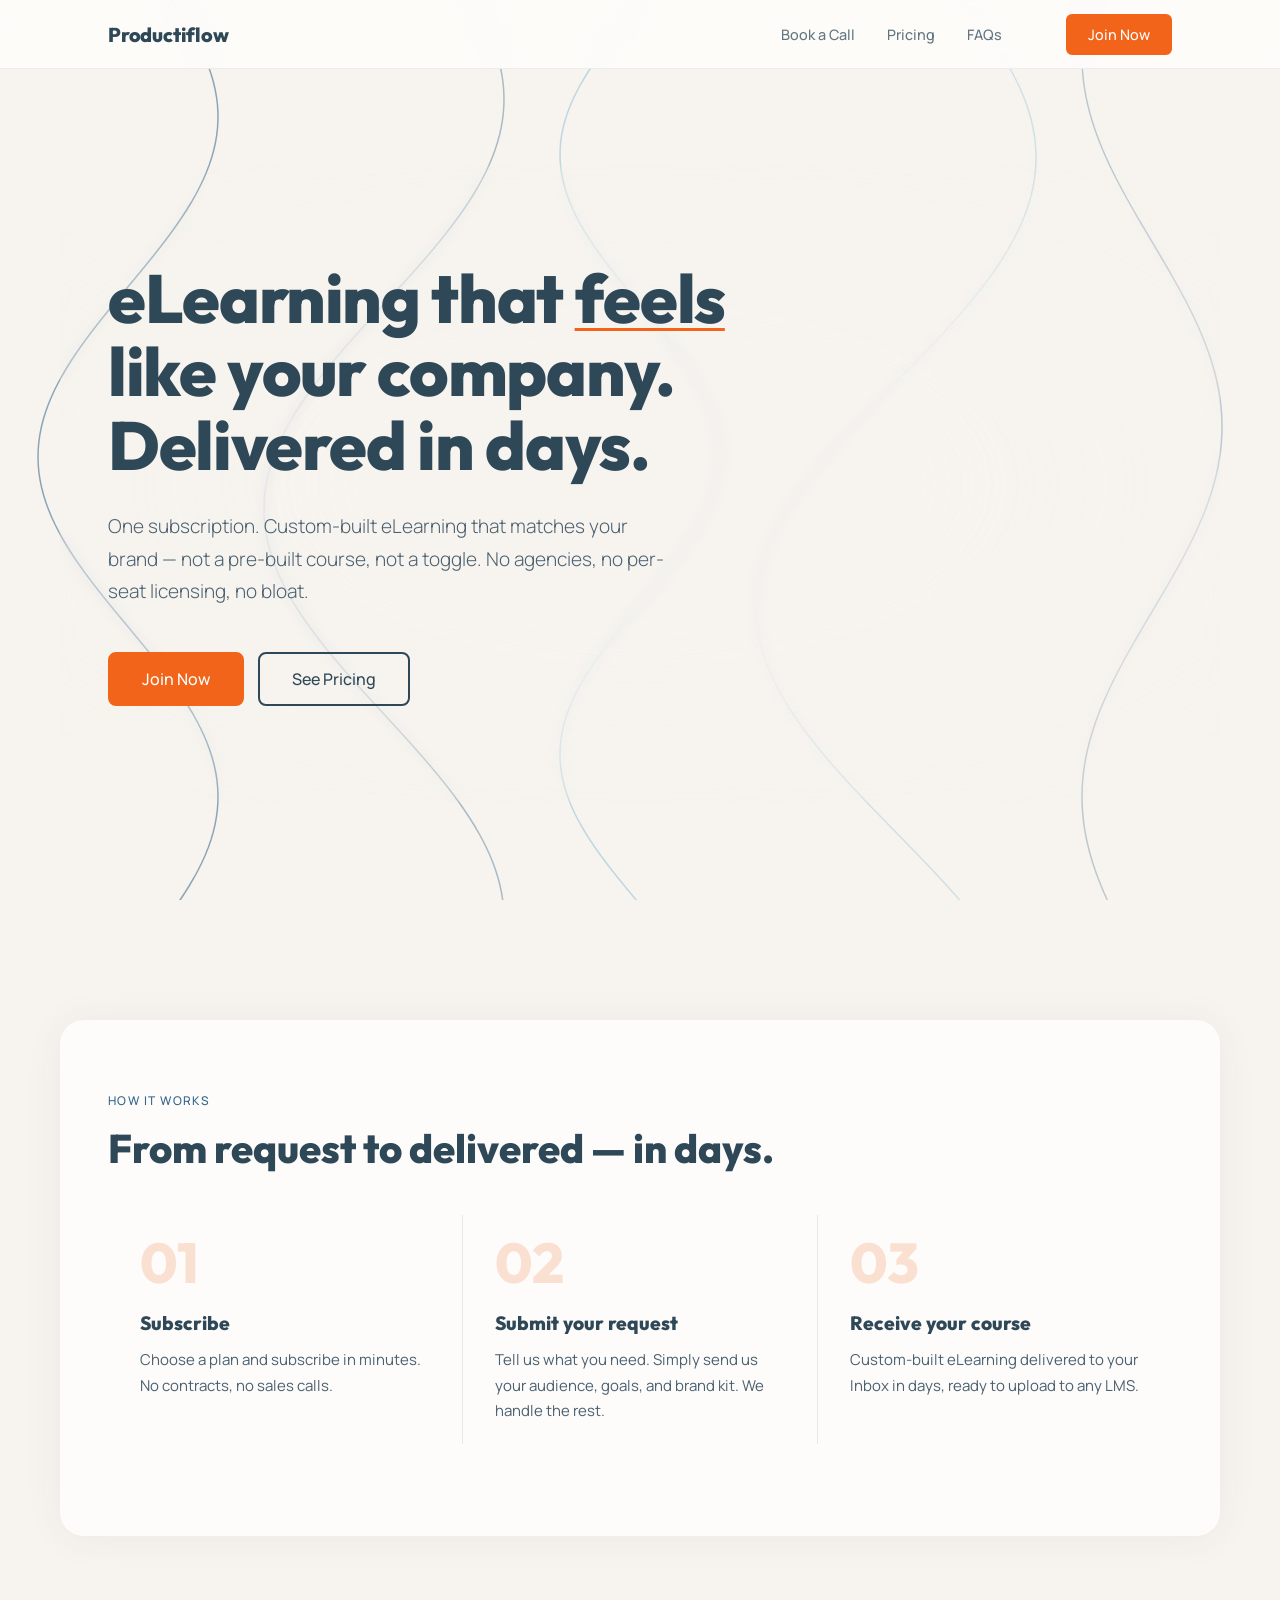
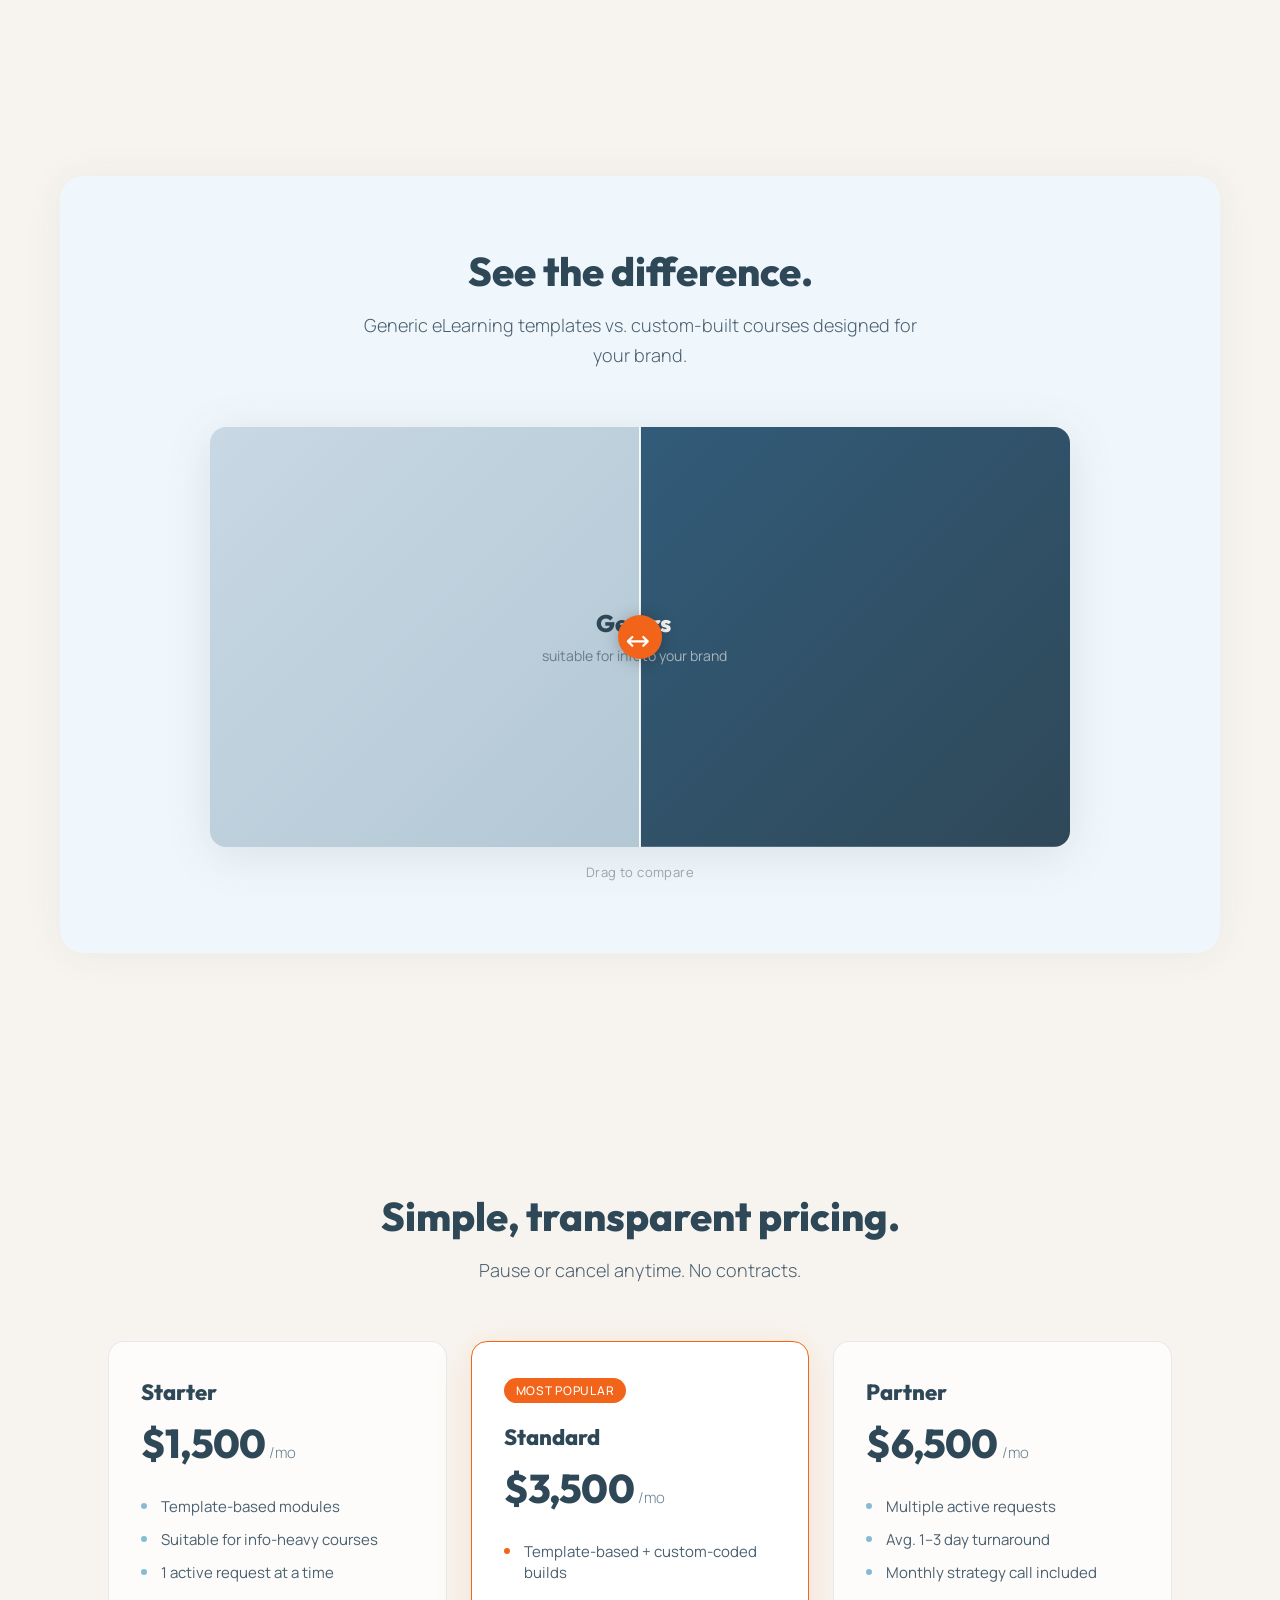
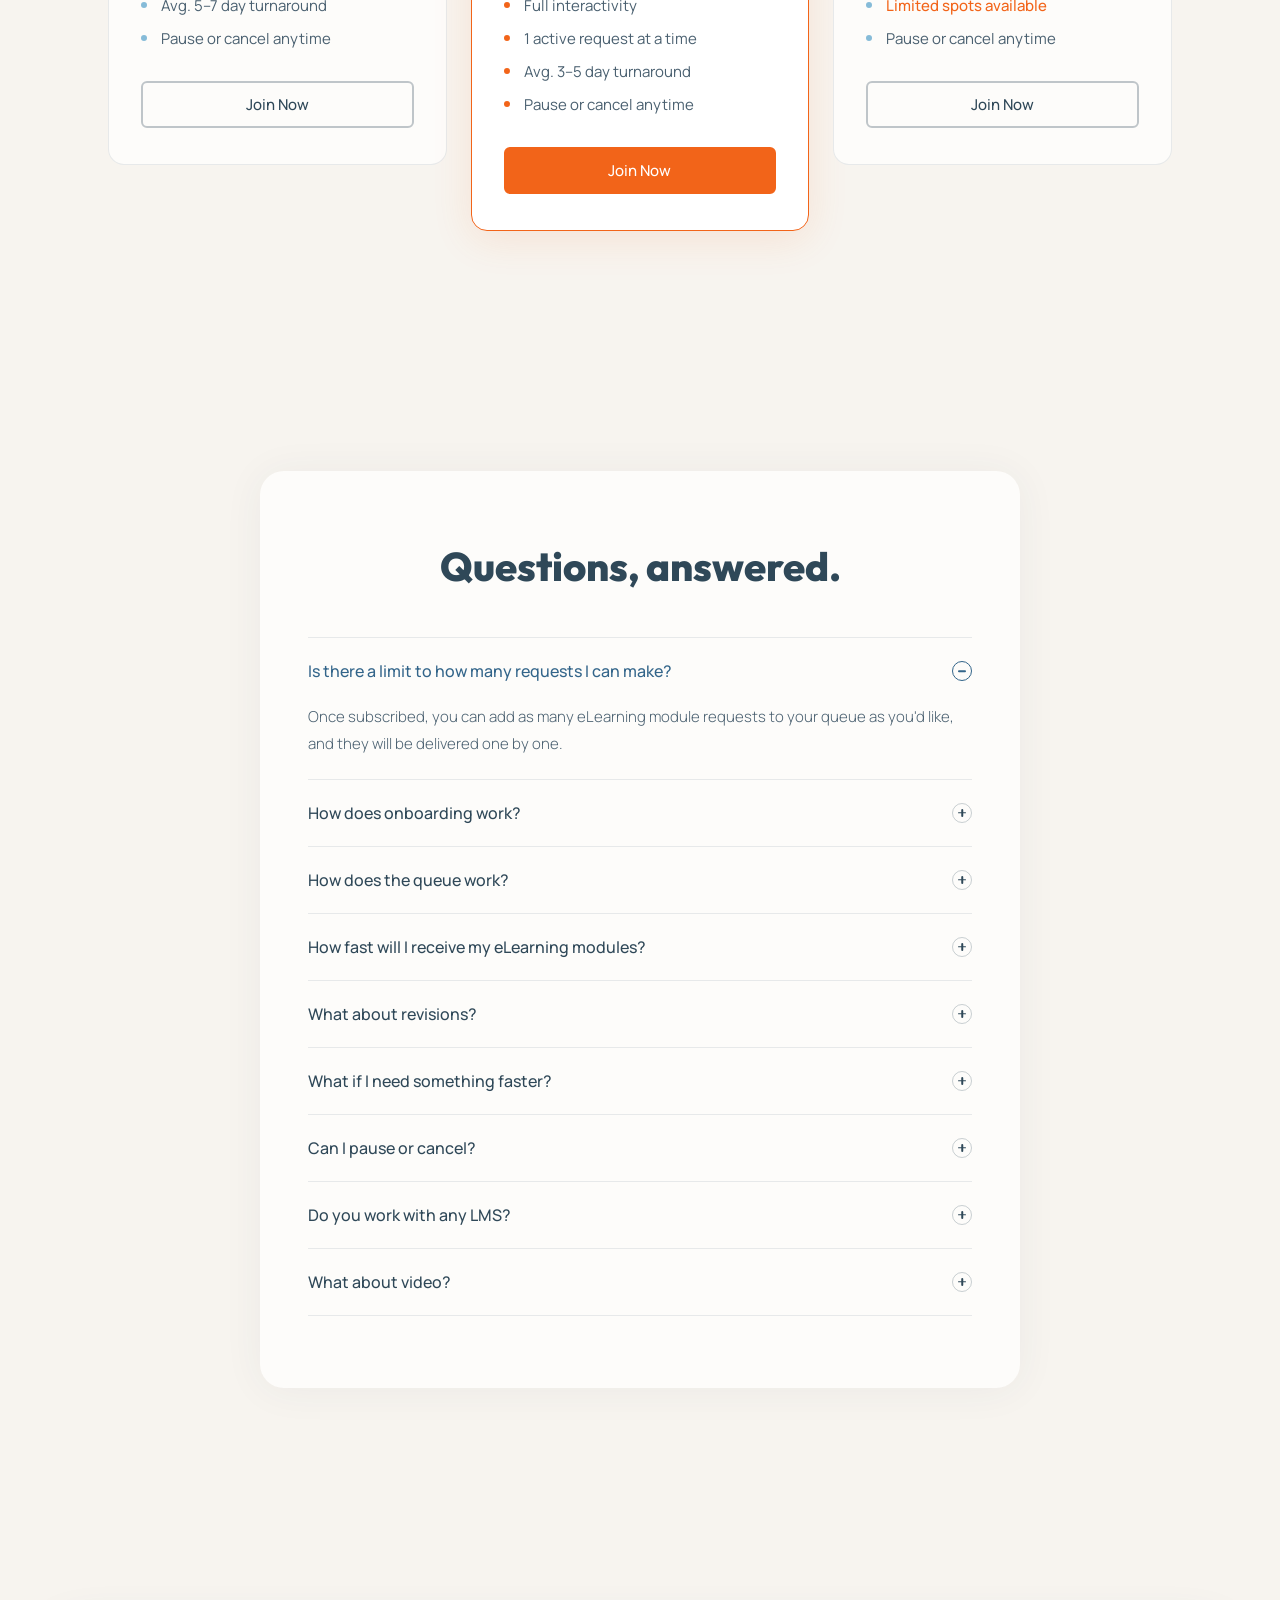
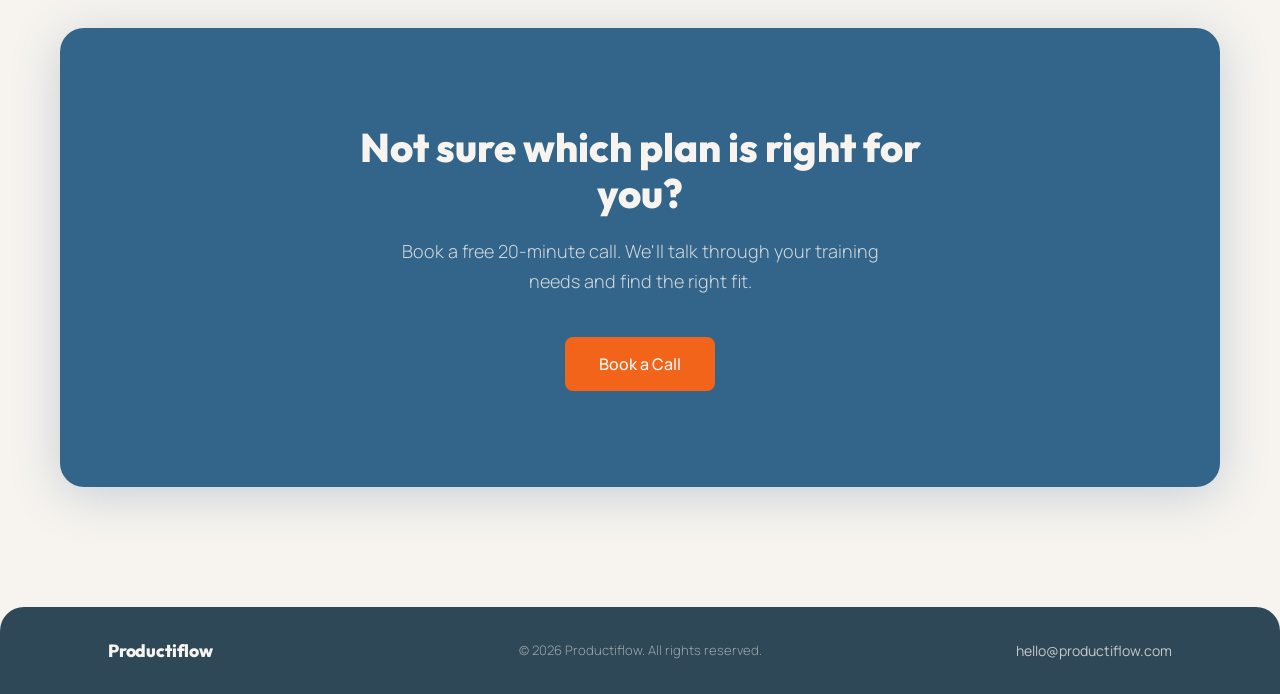
==== index.html @ 763708d1 "Initial commit — Productiflow marketing site Full static site with animated wave background, hero, h" ====
<!DOCTYPE html>
<html lang="en">
<head>
  <meta charset="UTF-8" />
  <meta name="viewport" content="width=device-width, initial-scale=1.0" />
  <title>Productiflow — Custom eLearning, Delivered Fast</title>
  <meta name="description" content="Productiflow is a subscription-based eLearning service. One request at a time, custom-built to match your brand, delivered in days." />

  <!-- Open Graph -->
  <meta property="og:title" content="Productiflow — Custom eLearning, Delivered Fast" />
  <meta property="og:description" content="Productiflow is a subscription-based eLearning service. One request at a time, custom-built to match your brand, delivered in days." />
  <meta property="og:type" content="website" />
  <meta property="og:url" content="https://productiflow.com" />
  <meta property="og:image" content="https://productiflow.com/og-image.png" />

  <!-- Favicon placeholder -->
  <link rel="icon" href="data:image/svg+xml,<svg xmlns='http://www.w3.org/2000/svg' viewBox='0 0 100 100'><rect width='100' height='100' rx='16' fill='%2333658A'/><text y='.9em' font-size='72' x='50%' text-anchor='middle' fill='%23F7F4EF' font-family='sans-serif' font-weight='bold'>P</text></svg>" />

  <!-- Google Fonts -->
  <link rel="preconnect" href="https://fonts.googleapis.com" />
  <link rel="preconnect" href="https://fonts.gstatic.com" crossorigin />
  <link href="https://fonts.googleapis.com/css2?family=Outfit:wght@700;800&family=Manrope:wght@300;400;500&display=swap" rel="stylesheet" />

  <link rel="stylesheet" href="styles.css?v=13" />
</head>
<body>

  <!-- ===================== WAVE BACKGROUND (global, fixed) ===================== -->
  <div class="wave-container" aria-hidden="true">
    <svg class="wave-svg" id="waves" xmlns="http://www.w3.org/2000/svg">
      <!-- Wave lines defined in JS -->
    </svg>
  </div>

  <!-- ===================== NAV ===================== -->
  <header class="nav-wrapper">
    <nav class="nav">
      <a href="#" class="nav-wordmark">Productiflow</a>
      <div class="nav-links">
        <a href="#book-a-call" class="nav-link">Book a Call</a>
        <a href="#pricing" class="nav-link">Pricing</a>
        <a href="#faq" class="nav-link">FAQs</a>
      </div>
      <a href="#stripe" class="btn btn-orange">Join Now</a>
      <button class="nav-hamburger" aria-label="Open menu">
        <span></span><span></span><span></span>
      </button>
    </nav>
    <div class="nav-mobile-menu">
      <a href="#book-a-call" class="nav-link">Book a Call</a>
      <a href="#pricing" class="nav-link">Pricing</a>
      <a href="#faq" class="nav-link">FAQs</a>
      <a href="#stripe" class="btn btn-orange">Join Now</a>
    </div>
  </header>

  <!-- ===================== HERO ===================== -->
  <section class="hero" id="home">
    <div class="hero-content">
      <h1 class="hero-headline">
        eLearning that <em class="hero-emphasis">feels</em><br class="break-desktop" /> like your company.<br />
        Delivered in days.
      </h1>
      <p class="hero-sub">
        One subscription. Custom-built eLearning that matches your brand — not a pre-built course, not a toggle. No agencies, no per-seat licensing, no bloat.
      </p>
      <div class="hero-ctas">
        <a href="#stripe" class="btn btn-orange btn-lg">Join Now</a>
        <a href="#pricing" class="btn btn-outline btn-lg">See Pricing</a>
      </div>
    </div>
  </section>

  <!-- ===================== HOW IT WORKS ===================== -->
  <section class="how-it-works" id="how-it-works">
    <div class="container">
      <div class="section-label">How It Works</div>
      <h2 class="section-heading">From request to delivered — in days.</h2>
      <div class="steps">
        <div class="step">
          <div class="step-number">01</div>
          <h3 class="step-title">Subscribe</h3>
          <p class="step-body">Choose a plan and subscribe in minutes. No contracts, no sales calls.</p>
        </div>
        <div class="step-divider" aria-hidden="true"></div>
        <div class="step">
          <div class="step-number">02</div>
          <h3 class="step-title">Submit your request</h3>
          <p class="step-body">Tell us what you need. Simply send us your audience, goals, and brand kit. We handle the rest.</p>
        </div>
        <div class="step-divider" aria-hidden="true"></div>
        <div class="step">
          <div class="step-number">03</div>
          <h3 class="step-title">Receive your course</h3>
          <p class="step-body">Custom-built eLearning delivered to your Inbox in days, ready to upload to any LMS.</p>
        </div>
      </div>
    </div>
  </section>

  <!-- ===================== BEFORE/AFTER SLIDER ===================== -->
  <section class="slider-section" id="comparison">
    <div class="container">
      <h2 class="section-heading">See the difference.</h2>
      <p class="section-sub">Generic eLearning templates vs. custom-built courses designed for your brand.</p>
      <div class="comparison-slider" id="comparisonSlider">
        <div class="comparison-before">
          <div class="comparison-placeholder before-placeholder">
            <span class="comparison-label">Generic</span>
            <p class="comparison-desc">suitable for info-heavy courses</p>
          </div>
        </div>
        <div class="comparison-after">
          <div class="comparison-placeholder after-placeholder">
            <span class="comparison-label">Yours</span>
            <p class="comparison-desc">Custom-built to your brand</p>
          </div>
        </div>
        <div class="comparison-handle" id="comparisonHandle">
          <div class="handle-line"></div>
          <div class="handle-icon">
            <svg viewBox="0 0 40 40" fill="none" xmlns="http://www.w3.org/2000/svg">
              <circle cx="20" cy="20" r="20" fill="#F26419"/>
              <path d="M13 20l-4 4m0 0l4 4m-4-4h18m0 0l-4-4m4 4l-4 4" stroke="white" stroke-width="2" stroke-linecap="round" stroke-linejoin="round"/>
            </svg>
          </div>
        </div>
      </div>
      <p class="drag-hint">Drag to compare</p>
    </div>
  </section>

  <!-- ===================== PRICING ===================== -->
  <section class="pricing-section" id="pricing">
    <div class="container">
      <h2 class="section-heading">Simple, transparent pricing.</h2>
      <p class="section-sub">Pause or cancel anytime. No contracts.</p>
      <div class="pricing-cards">

        <!-- Starter -->
        <div class="pricing-card">
          <div class="plan-name">Starter</div>
          <div class="plan-price">
            <span class="price-amount">$1,500</span>
            <span class="price-period">/mo</span>
          </div>
          <ul class="plan-features">
            <li>Template-based modules</li>
            <li>Suitable for info-heavy courses</li>
            <li>1 active request at a time</li>
            <li>Avg. 5–7 day turnaround</li>
            <li>Pause or cancel anytime</li>
          </ul>
          <a href="#stripe" class="btn btn-outline btn-full">Join Now</a>
        </div>

        <!-- Standard (elevated) -->
        <div class="pricing-card pricing-card--featured">
          <div class="plan-popular">Most Popular</div>
          <div class="plan-name">Standard</div>
          <div class="plan-price">
            <span class="price-amount">$3,500</span>
            <span class="price-period">/mo</span>
          </div>
          <ul class="plan-features">
            <li>Template-based + custom-coded builds</li>
            <li>Full interactivity</li>
            <li>1 active request at a time</li>
            <li>Avg. 3–5 day turnaround</li>
            <li>Pause or cancel anytime</li>
          </ul>
          <a href="#stripe" class="btn btn-orange btn-full">Join Now</a>
        </div>

        <!-- Partner -->
        <div class="pricing-card">
          <div class="plan-name">Partner</div>
          <div class="plan-price">
            <span class="price-amount">$6,500</span>
            <span class="price-period">/mo</span>
          </div>
          <ul class="plan-features">
            <li>Multiple active requests</li>
            <li>Avg. 1–3 day turnaround</li>
            <li>Monthly strategy call included</li>
            <li class="feature-limited">Limited spots available</li>
            <li>Pause or cancel anytime</li>
          </ul>
          <a href="#stripe" class="btn btn-outline btn-full">Join Now</a>
        </div>

      </div>
    </div>
  </section>

  <!-- ===================== FAQ ===================== -->
  <section class="faq-section" id="faq">
    <div class="container container--narrow">
      <h2 class="section-heading">Questions, answered.</h2>
      <div class="faq-list">

        <div class="faq-item faq-item--open">
          <button class="faq-question" aria-expanded="true">
            Is there a limit to how many requests I can make?
            <span class="faq-icon" aria-hidden="true"></span>
          </button>
          <div class="faq-answer">
            <p>Once subscribed, you can add as many eLearning module requests to your queue as you'd like, and they will be delivered one by one.</p>
          </div>
        </div>

        <div class="faq-item">
          <button class="faq-question" aria-expanded="false">
            How does onboarding work?
            <span class="faq-icon" aria-hidden="true"></span>
          </button>
          <div class="faq-answer">
            <p>Once subscribed, you will receive an intake form where we collect your brand information and a link to submit projects to your queue.</p>
          </div>
        </div>

        <div class="faq-item">
          <button class="faq-question" aria-expanded="false">
            How does the queue work?
            <span class="faq-icon" aria-hidden="true"></span>
          </button>
          <div class="faq-answer">
            <p>You submit a request, it enters the queue, and we begin work immediately. We work through one request at a time, rotating across active clients to ensure fair turnaround for everyone. Once your eLearning module is delivered, we'll cycle back to your next queued request.</p>
          </div>
        </div>

        <div class="faq-item">
          <button class="faq-question" aria-expanded="false">
            How fast will I receive my eLearning modules?
            <span class="faq-icon" aria-hidden="true"></span>
          </button>
          <div class="faq-answer">
            <p>Depending on which subscription package you choose, most requests take less than 5 business days, start to finish. More complex custom-coded courses may take longer.</p>
          </div>
        </div>

        <div class="faq-item">
          <button class="faq-question" aria-expanded="false">
            What about revisions?
            <span class="faq-icon" aria-hidden="true"></span>
          </button>
          <div class="faq-answer">
            <p>Revision requests are prioritized over new work and addressed in the next available production window after your feedback is received. We'll continue to revise until you're 100% satisfied.</p>
          </div>
        </div>

        <div class="faq-item">
          <button class="faq-question" aria-expanded="false">
            What if I need something faster?
            <span class="faq-icon" aria-hidden="true"></span>
          </button>
          <div class="faq-answer">
            <p>Upgrade to the Partner tier for priority 1–3 day turnaround and multiple simultaneous active requests.</p>
          </div>
        </div>

        <div class="faq-item">
          <button class="faq-question" aria-expanded="false">
            Can I pause or cancel?
            <span class="faq-icon" aria-hidden="true"></span>
          </button>
          <div class="faq-answer">
            <p>Yes. Anytime, for any reason, with no penalty. Manage everything through your Stripe billing portal.</p>
          </div>
        </div>

        <div class="faq-item">
          <button class="faq-question" aria-expanded="false">
            Do you work with any LMS?
            <span class="faq-icon" aria-hidden="true"></span>
          </button>
          <div class="faq-answer">
            <p>Yes. We deliver SCORM packages compatible with any major LMS — Workday, Cornerstone, Docebo, TalentLMS, and more.</p>
          </div>
        </div>

        <div class="faq-item">
          <button class="faq-question" aria-expanded="false">
            What about video?
            <span class="faq-icon" aria-hidden="true"></span>
          </button>
          <div class="faq-answer">
            <p>Video is outside standard scope unless it can be efficiently produced with AI tools. Ask us about your specific project.</p>
          </div>
        </div>

      </div>
    </div>
  </section>

  <!-- ===================== BOOK A CALL ===================== -->
  <section class="book-section" id="book-a-call">
    <div class="container text-center">
      <h2 class="book-heading">Not sure which plan is right for you?</h2>
      <p class="book-sub">Book a free 20-minute call. We'll talk through your training needs and find the right fit.</p>
      <a href="#calendly" class="btn btn-orange btn-lg">Book a Call</a>
    </div>
  </section>

  <!-- ===================== FOOTER ===================== -->
  <footer class="footer">
    <div class="footer-inner">
      <div class="footer-wordmark">Productiflow</div>
      <div class="footer-copy">&copy; 2026 Productiflow. All rights reserved.</div>
      <div class="footer-contact"><a href="mailto:hello@productiflow.com">hello@productiflow.com</a></div>
    </div>
  </footer>

  <script src="script.js?v=5"></script>
</body>
</html>
---- styles.css ----
/* ============================================================
   PRODUCTIFLOW — Main Stylesheet
   ============================================================ */

/* ---------- Reset & Base ---------- */
*, *::before, *::after {
  box-sizing: border-box;
  margin: 0;
  padding: 0;
}

html {
  scroll-behavior: smooth;
  font-size: 16px;
}

body {
  font-family: 'Manrope', sans-serif;
  font-weight: 400;
  color: #2F4858;
  background: var(--cream);
  -webkit-font-smoothing: antialiased;
  overflow-x: hidden;
}

img { display: block; max-width: 100%; }
a { text-decoration: none; color: inherit; }

/* ---------- CSS Variables ---------- */
:root {
  --blue:   #33658A;
  --charcoal: #2F4858;
  --orange: #F26419;
  --sky:    #86BBD8;
  --cream:  #F7F4EF;
  --warm-white: #FDFCFA;

  --font-headline: 'Outfit', sans-serif;
  --font-body: 'Manrope', sans-serif;

  --nav-h: 68px;
  --section-pad: clamp(72px, 10vw, 120px);
  --container-w: 1160px;
  --container-pad: clamp(20px, 5vw, 48px);
}

/* ---------- Utility ---------- */
.container {
  width: 100%;
  max-width: var(--container-w);
  margin-inline: auto;
  padding-inline: var(--container-pad);
}

.container--narrow {
  max-width: 760px;
}

.text-center { text-align: center; }

.section-label {
  font-family: var(--font-body);
  font-weight: 500;
  font-size: 0.75rem;
  letter-spacing: 0.12em;
  text-transform: uppercase;
  color: var(--blue);
  margin-bottom: 16px;
}

.section-heading {
  font-family: var(--font-headline);
  font-weight: 800;
  font-size: clamp(1.75rem, 3.5vw, 2.5rem);
  line-height: 1.15;
  color: var(--charcoal);
  margin-bottom: 16px;
}

.section-sub {
  font-family: var(--font-body);
  font-weight: 300;
  font-size: clamp(1rem, 1.5vw, 1.125rem);
  color: #4a6070;
  max-width: 560px;
  line-height: 1.7;
  margin-bottom: 56px;
}

/* ---------- Buttons ---------- */
.btn {
  display: inline-flex;
  align-items: center;
  justify-content: center;
  font-family: var(--font-body);
  font-weight: 500;
  font-size: 0.9375rem;
  border-radius: 6px;
  padding: 11px 24px;
  cursor: pointer;
  transition: opacity 0.18s ease, transform 0.18s ease, background 0.18s ease, box-shadow 0.18s ease;
  border: 2px solid transparent;
  white-space: nowrap;
}

.btn:hover { opacity: 0.88; transform: translateY(-1px); }
.btn:active { transform: translateY(0); opacity: 1; }

.btn-orange {
  background: var(--orange);
  color: #fff;
  border-color: var(--orange);
}

.btn-outline {
  background: transparent;
  color: var(--charcoal);
  border-color: var(--charcoal);
}

.btn-outline:hover { background: rgba(47,72,88,0.06); opacity: 1; }

.btn-lg {
  font-size: 1rem;
  padding: 14px 32px;
  border-radius: 8px;
}

.btn-full { width: 100%; }


/* ============================================================
   NAV
   ============================================================ */
.nav-wrapper {
  position: fixed;
  top: 0;
  left: 0;
  right: 0;
  z-index: 100;
  background: rgba(253, 252, 250, 0.92);
  backdrop-filter: blur(12px);
  -webkit-backdrop-filter: blur(12px);
  border-bottom: 1px solid rgba(47,72,88,0.08);
  transition: box-shadow 0.2s;
}

.nav-wrapper.scrolled {
  box-shadow: 0 2px 24px rgba(47,72,88,0.08);
}

.nav {
  max-width: var(--container-w);
  margin-inline: auto;
  padding-inline: var(--container-pad);
  height: var(--nav-h);
  display: flex;
  align-items: center;
  gap: 40px;
}

.nav-wordmark {
  font-family: var(--font-headline);
  font-weight: 800;
  font-size: 1.25rem;
  color: var(--charcoal);
  letter-spacing: -0.01em;
  flex-shrink: 0;
}

.nav-links {
  display: flex;
  gap: 32px;
  margin-left: auto;
}

.nav-link {
  font-family: var(--font-body);
  font-weight: 500;
  font-size: 0.9rem;
  color: var(--charcoal);
  opacity: 0.75;
  transition: opacity 0.15s;
}

.nav-link:hover { opacity: 1; }

.nav .btn-orange {
  margin-left: 24px;
  padding: 9px 20px;
  font-size: 0.9rem;
}

.nav-hamburger {
  display: none;
  flex-direction: column;
  gap: 5px;
  background: none;
  border: none;
  cursor: pointer;
  margin-left: auto;
  padding: 4px;
}

.nav-hamburger span {
  display: block;
  width: 22px;
  height: 2px;
  background: var(--charcoal);
  border-radius: 2px;
  transition: transform 0.2s, opacity 0.2s;
}

.nav-mobile-menu {
  display: none;
  flex-direction: column;
  gap: 8px;
  padding: 16px var(--container-pad) 20px;
  border-top: 1px solid rgba(47,72,88,0.08);
  background: rgba(253,252,250,0.97);
}

.nav-mobile-menu .nav-link {
  font-size: 1rem;
  padding: 8px 0;
  opacity: 1;
}

.nav-mobile-menu .btn-orange {
  margin-top: 8px;
  width: 100%;
}

/* Mobile nav open state */
.nav-wrapper.menu-open .nav-mobile-menu { display: flex; }
.nav-wrapper.menu-open .nav-hamburger span:nth-child(1) { transform: translateY(7px) rotate(45deg); }
.nav-wrapper.menu-open .nav-hamburger span:nth-child(2) { opacity: 0; }
.nav-wrapper.menu-open .nav-hamburger span:nth-child(3) { transform: translateY(-7px) rotate(-45deg); }


/* ============================================================
   HERO
   ============================================================ */
.hero {
  position: relative;
  z-index: 1;
  min-height: 100svh;
  display: flex;
  align-items: center;
  background: transparent;
  padding-top: var(--nav-h);
}

.wave-container {
  position: fixed;
  inset: 0;
  pointer-events: none;
  z-index: 0;
}

.wave-svg {
  width: 100%;
  height: 100%;
}

.wave-path {
  fill: none;
  stroke-width: 1.5;
  stroke-linecap: round;
  will-change: transform;
}

.hero-content {
  position: relative;
  z-index: 1;
  width: 100%;
  max-width: var(--container-w);
  margin-inline: auto;
  padding-inline: var(--container-pad);
  padding-block: clamp(48px, 8vw, 96px);
}

.hero-emphasis {
  font-family: var(--font-headline);
  font-style: normal;
  font-weight: 800;
  text-decoration: underline;
  text-decoration-color: var(--orange);
  text-decoration-thickness: 3px;
  text-underline-offset: 5px;
}

.hero-content::before {
  content: '';
  position: absolute;
  inset: 0;
  z-index: -1;
  border-radius: 24px;
  background: rgba(247, 244, 239, 0.28);
  backdrop-filter: blur(6px);
  -webkit-backdrop-filter: blur(6px);
  mask-image: radial-gradient(ellipse 90% 80% at 50% 50%, black 25%, transparent 78%);
  -webkit-mask-image: radial-gradient(ellipse 90% 80% at 50% 50%, black 25%, transparent 78%);
  pointer-events: none;
}

.hero-headline {
  font-family: var(--font-headline);
  font-weight: 800;
  font-size: clamp(2.5rem, 6vw, 4.25rem);
  line-height: 1.08;
  letter-spacing: -0.02em;
  color: var(--charcoal);
  max-width: 720px;
  margin-bottom: 28px;
}

.hero-sub {
  font-family: var(--font-body);
  font-weight: 300;
  font-size: clamp(1.0625rem, 1.6vw, 1.1875rem);
  line-height: 1.72;
  color: #4a6070;
  max-width: 560px;
  margin-bottom: 44px;
}

.hero-ctas {
  display: flex;
  gap: 14px;
  flex-wrap: wrap;
}

/* Outline button in hero context = charcoal border */
.hero .btn-outline {
  border-color: var(--charcoal);
  color: var(--charcoal);
}


/* ============================================================
   HOW IT WORKS
   ============================================================ */
.how-it-works {
  position: relative;
  z-index: 1;
  background: transparent;
  padding-block: var(--section-pad);
}

.how-it-works .container {
  background: var(--warm-white);
  border-radius: 24px;
  padding-block: clamp(48px, 6vw, 72px);
  box-shadow: 0 2px 40px rgba(47,72,88,0.06);
}

.how-it-works .container {
  display: flex;
  flex-direction: column;
  align-items: flex-start;
}

.steps {
  display: flex;
  align-items: flex-start;
  gap: 0;
  width: 100%;
  margin-top: 8px;
}

.step {
  flex: 1;
  padding: 40px 32px;
}

.step-divider {
  width: 1px;
  align-self: stretch;
  background: rgba(47,72,88,0.1);
  margin-block: 20px;
  flex-shrink: 0;
}

.step-number {
  font-family: var(--font-headline);
  font-weight: 800;
  font-size: 3.5rem;
  color: var(--orange);
  opacity: 0.18;
  line-height: 1;
  margin-bottom: 20px;
  letter-spacing: -0.02em;
}

.step-title {
  font-family: var(--font-headline);
  font-weight: 800;
  font-size: 1.2rem;
  color: var(--charcoal);
  margin-bottom: 12px;
}

.step-body {
  font-family: var(--font-body);
  font-weight: 400;
  font-size: 0.9375rem;
  line-height: 1.7;
  color: #4a6070;
}


/* ============================================================
   BEFORE/AFTER SLIDER
   ============================================================ */
.slider-section {
  position: relative;
  z-index: 1;
  background: transparent;
  padding-block: var(--section-pad);
}

.slider-section .container {
  background: #f0f7fc;
  border-radius: 24px;
  padding-block: clamp(48px, 6vw, 72px);
  box-shadow: 0 2px 40px rgba(47,72,88,0.06);
}

.slider-section .section-heading,
.slider-section .section-sub {
  text-align: center;
  margin-inline: auto;
}

.comparison-slider {
  position: relative;
  width: 100%;
  max-width: 860px;
  margin-inline: auto;
  height: 420px;
  border-radius: 16px;
  overflow: hidden;
  cursor: col-resize;
  user-select: none;
  box-shadow: 0 8px 48px rgba(47,72,88,0.12);
}

.comparison-before,
.comparison-after {
  position: absolute;
  inset: 0;
  display: flex;
  align-items: center;
  justify-content: center;
}

.comparison-after {
  clip-path: inset(0 0 0 50%);
  transition: clip-path 0s;
}

.comparison-placeholder {
  width: 100%;
  height: 100%;
  display: flex;
  flex-direction: column;
  align-items: center;
  justify-content: center;
  gap: 8px;
}

.before-placeholder {
  background: linear-gradient(135deg, #c8d8e4 0%, #a8bfcc 100%);
}

.after-placeholder {
  background: linear-gradient(135deg, #33658A 0%, #2F4858 100%);
}

.comparison-label {
  font-family: var(--font-headline);
  font-weight: 800;
  font-size: 1.5rem;
  letter-spacing: -0.01em;
}

.before-placeholder .comparison-label { color: #2F4858; }
.after-placeholder .comparison-label { color: #F7F4EF; }

.comparison-desc {
  font-family: var(--font-body);
  font-weight: 400;
  font-size: 0.875rem;
}

.before-placeholder .comparison-desc { color: rgba(47,72,88,0.6); }
.after-placeholder .comparison-desc { color: rgba(247,244,239,0.6); }

.comparison-handle {
  position: absolute;
  top: 0;
  bottom: 0;
  left: 50%;
  width: 0;
  z-index: 10;
  display: flex;
  flex-direction: column;
  align-items: center;
  justify-content: center;
  pointer-events: none;
}

.handle-line {
  position: absolute;
  top: 0;
  bottom: 0;
  left: 50%;
  width: 2px;
  background: white;
  transform: translateX(-50%);
  opacity: 0.9;
}

.handle-icon {
  position: relative;
  width: 44px;
  height: 44px;
  z-index: 11;
  filter: drop-shadow(0 2px 8px rgba(0,0,0,0.25));
}

.handle-icon svg {
  width: 44px;
  height: 44px;
}

.drag-hint {
  text-align: center;
  margin-top: 16px;
  font-family: var(--font-body);
  font-weight: 400;
  font-size: 0.8125rem;
  color: rgba(47,72,88,0.45);
  letter-spacing: 0.03em;
}


/* ============================================================
   PRICING
   ============================================================ */
.pricing-section {
  position: relative;
  z-index: 1;
  background: transparent;
  padding-block: var(--section-pad);
}

.pricing-section .section-heading,
.pricing-section .section-sub {
  text-align: center;
  margin-inline: auto;
}

.pricing-cards {
  display: grid;
  grid-template-columns: repeat(3, 1fr);
  gap: 24px;
  align-items: start;
}

.pricing-card {
  background: var(--warm-white);
  border: 1.5px solid rgba(47,72,88,0.1);
  border-radius: 16px;
  padding: 36px 32px;
  position: relative;
  transition: box-shadow 0.2s;
}

.pricing-card:hover {
  box-shadow: 0 4px 24px rgba(47,72,88,0.09);
}

.pricing-card--featured {
  border-color: var(--orange);
  box-shadow: 0 8px 40px rgba(242,100,25,0.12);
  transform: translateY(-8px);
  background: #fff;
}

.pricing-card--featured:hover {
  box-shadow: 0 12px 48px rgba(242,100,25,0.18);
}

.plan-popular {
  display: inline-block;
  background: var(--orange);
  color: white;
  font-family: var(--font-body);
  font-weight: 500;
  font-size: 0.75rem;
  letter-spacing: 0.06em;
  text-transform: uppercase;
  padding: 4px 12px;
  border-radius: 100px;
  margin-bottom: 20px;
}

.plan-name {
  font-family: var(--font-headline);
  font-weight: 800;
  font-size: 1.375rem;
  color: var(--charcoal);
  margin-bottom: 12px;
}

.plan-price {
  display: flex;
  align-items: baseline;
  gap: 4px;
  margin-bottom: 28px;
}

.price-amount {
  font-family: var(--font-headline);
  font-weight: 800;
  font-size: 2.5rem;
  color: var(--charcoal);
  letter-spacing: -0.02em;
}

.price-period {
  font-family: var(--font-body);
  font-weight: 300;
  font-size: 0.9375rem;
  color: #6a8090;
}

.plan-features {
  list-style: none;
  display: flex;
  flex-direction: column;
  gap: 12px;
  margin-bottom: 32px;
}

.plan-features li {
  font-family: var(--font-body);
  font-weight: 400;
  font-size: 0.9375rem;
  color: #4a6070;
  padding-left: 20px;
  position: relative;
  line-height: 1.4;
}

.plan-features li::before {
  content: '';
  position: absolute;
  left: 0;
  top: 7px;
  width: 6px;
  height: 6px;
  border-radius: 50%;
  background: var(--sky);
}

.pricing-card--featured .plan-features li::before {
  background: var(--orange);
}

.feature-limited {
  color: var(--orange) !important;
  font-weight: 500 !important;
}

.pricing-card .btn-outline {
  border-color: rgba(47,72,88,0.3);
}


/* ============================================================
   FAQ
   ============================================================ */
.faq-section {
  position: relative;
  z-index: 1;
  background: transparent;
  padding-block: var(--section-pad);
}

.faq-section .container {
  background: var(--warm-white);
  border-radius: 24px;
  padding-block: clamp(48px, 6vw, 72px);
  box-shadow: 0 2px 40px rgba(47,72,88,0.06);
}

.faq-section .section-heading {
  text-align: center;
  margin-bottom: 48px;
}

.faq-list {
  display: flex;
  flex-direction: column;
  gap: 0;
  border-top: 1px solid rgba(47,72,88,0.1);
}

.faq-item {
  border-bottom: 1px solid rgba(47,72,88,0.1);
}

.faq-question {
  width: 100%;
  display: flex;
  align-items: center;
  justify-content: space-between;
  gap: 16px;
  padding: 22px 0;
  background: none;
  border: none;
  cursor: pointer;
  font-family: var(--font-body);
  font-weight: 500;
  font-size: 1rem;
  color: var(--charcoal);
  text-align: left;
  transition: color 0.15s;
}

.faq-question:hover { color: var(--blue); }

.faq-icon {
  flex-shrink: 0;
  width: 20px;
  height: 20px;
  border-radius: 50%;
  border: 1.5px solid rgba(47,72,88,0.25);
  position: relative;
  transition: border-color 0.15s, transform 0.25s;
}

.faq-icon::before,
.faq-icon::after {
  content: '';
  position: absolute;
  background: var(--charcoal);
  border-radius: 2px;
  transition: transform 0.25s, opacity 0.25s;
}

.faq-icon::before {
  width: 8px;
  height: 1.5px;
  top: 50%;
  left: 50%;
  transform: translate(-50%, -50%);
}

.faq-icon::after {
  width: 1.5px;
  height: 8px;
  top: 50%;
  left: 50%;
  transform: translate(-50%, -50%);
}

.faq-item--open .faq-icon::after {
  transform: translate(-50%, -50%) rotate(90deg);
  opacity: 0;
}

.faq-item--open .faq-question { color: var(--blue); }
.faq-item--open .faq-icon { border-color: var(--blue); }
.faq-item--open .faq-icon::before,
.faq-item--open .faq-icon::after { background: var(--blue); }

.faq-answer {
  overflow: hidden;
  max-height: 0;
  transition: max-height 0.32s cubic-bezier(0.4,0,0.2,1);
}

.faq-item--open .faq-answer {
  max-height: 400px;
}

.faq-answer p {
  font-family: var(--font-body);
  font-weight: 300;
  font-size: 0.9375rem;
  line-height: 1.75;
  color: #4a6070;
  padding-bottom: 22px;
}


/* ============================================================
   BOOK A CALL
   ============================================================ */
.book-section {
  position: relative;
  z-index: 1;
  background: transparent;
  padding-block: clamp(72px, 10vw, 120px);
}

.book-section .container {
  background: var(--blue);
  border-radius: 24px;
  padding-block: clamp(56px, 8vw, 96px);
  box-shadow: 0 8px 48px rgba(51,101,138,0.25);
}

.book-heading {
  font-family: var(--font-headline);
  font-weight: 800;
  font-size: clamp(1.75rem, 3.5vw, 2.5rem);
  line-height: 1.15;
  color: var(--cream);
  margin-bottom: 20px;
  max-width: 600px;
  margin-inline: auto;
}

.book-sub {
  font-family: var(--font-body);
  font-weight: 300;
  font-size: clamp(1rem, 1.5vw, 1.125rem);
  color: rgba(247,244,239,0.8);
  line-height: 1.7;
  max-width: 480px;
  margin-inline: auto;
  margin-bottom: 40px;
}


/* ============================================================
   FOOTER
   ============================================================ */
.footer {
  position: relative;
  z-index: 1;
  background: var(--charcoal);
  border-radius: 24px 24px 0 0;
  padding-block: 32px;
}

.footer-inner {
  max-width: var(--container-w);
  margin-inline: auto;
  padding-inline: var(--container-pad);
  display: grid;
  grid-template-columns: 1fr 1fr 1fr;
  align-items: center;
  gap: 16px;
}

.footer-wordmark {
  font-family: var(--font-headline);
  font-weight: 800;
  font-size: 1.1rem;
  color: var(--cream);
  letter-spacing: -0.01em;
}

.footer-copy {
  font-family: var(--font-body);
  font-weight: 300;
  font-size: 0.8125rem;
  color: rgba(247,244,239,0.55);
  text-align: center;
}

.footer-contact {
  font-family: var(--font-body);
  font-weight: 400;
  font-size: 0.875rem;
  color: rgba(247,244,239,0.75);
  text-align: right;
}

.footer-contact a:hover { color: var(--cream); }



/* ============================================================
   RESPONSIVE
   ============================================================ */

/* Tablet */
@media (max-width: 900px) {
  .pricing-cards {
    grid-template-columns: 1fr;
    max-width: 440px;
    margin-inline: auto;
  }

  .pricing-card--featured {
    transform: none;
  }

  .steps {
    flex-direction: column;
    gap: 0;
  }

  .step-divider {
    width: 100%;
    height: 1px;
    align-self: auto;
    margin-block: 0;
    margin-inline: 32px;
    width: calc(100% - 64px);
  }

  .step {
    padding: 32px 0;
  }
}

/* Mobile */
@media (max-width: 640px) {
  .nav-links { display: none; }
  .nav > .btn-orange { display: none; }
  .nav-hamburger { display: flex; }

  .hero-headline {
    font-size: clamp(2rem, 9vw, 2.75rem);
  }

  .hero-ctas {
    flex-direction: column;
  }

  .hero-ctas .btn {
    width: 100%;
    justify-content: center;
  }

  .comparison-slider {
    height: 300px;
  }

  .footer-inner {
    grid-template-columns: 1fr;
    text-align: center;
  }

  .footer-contact { text-align: center; }

  .break-desktop { display: none; }
}
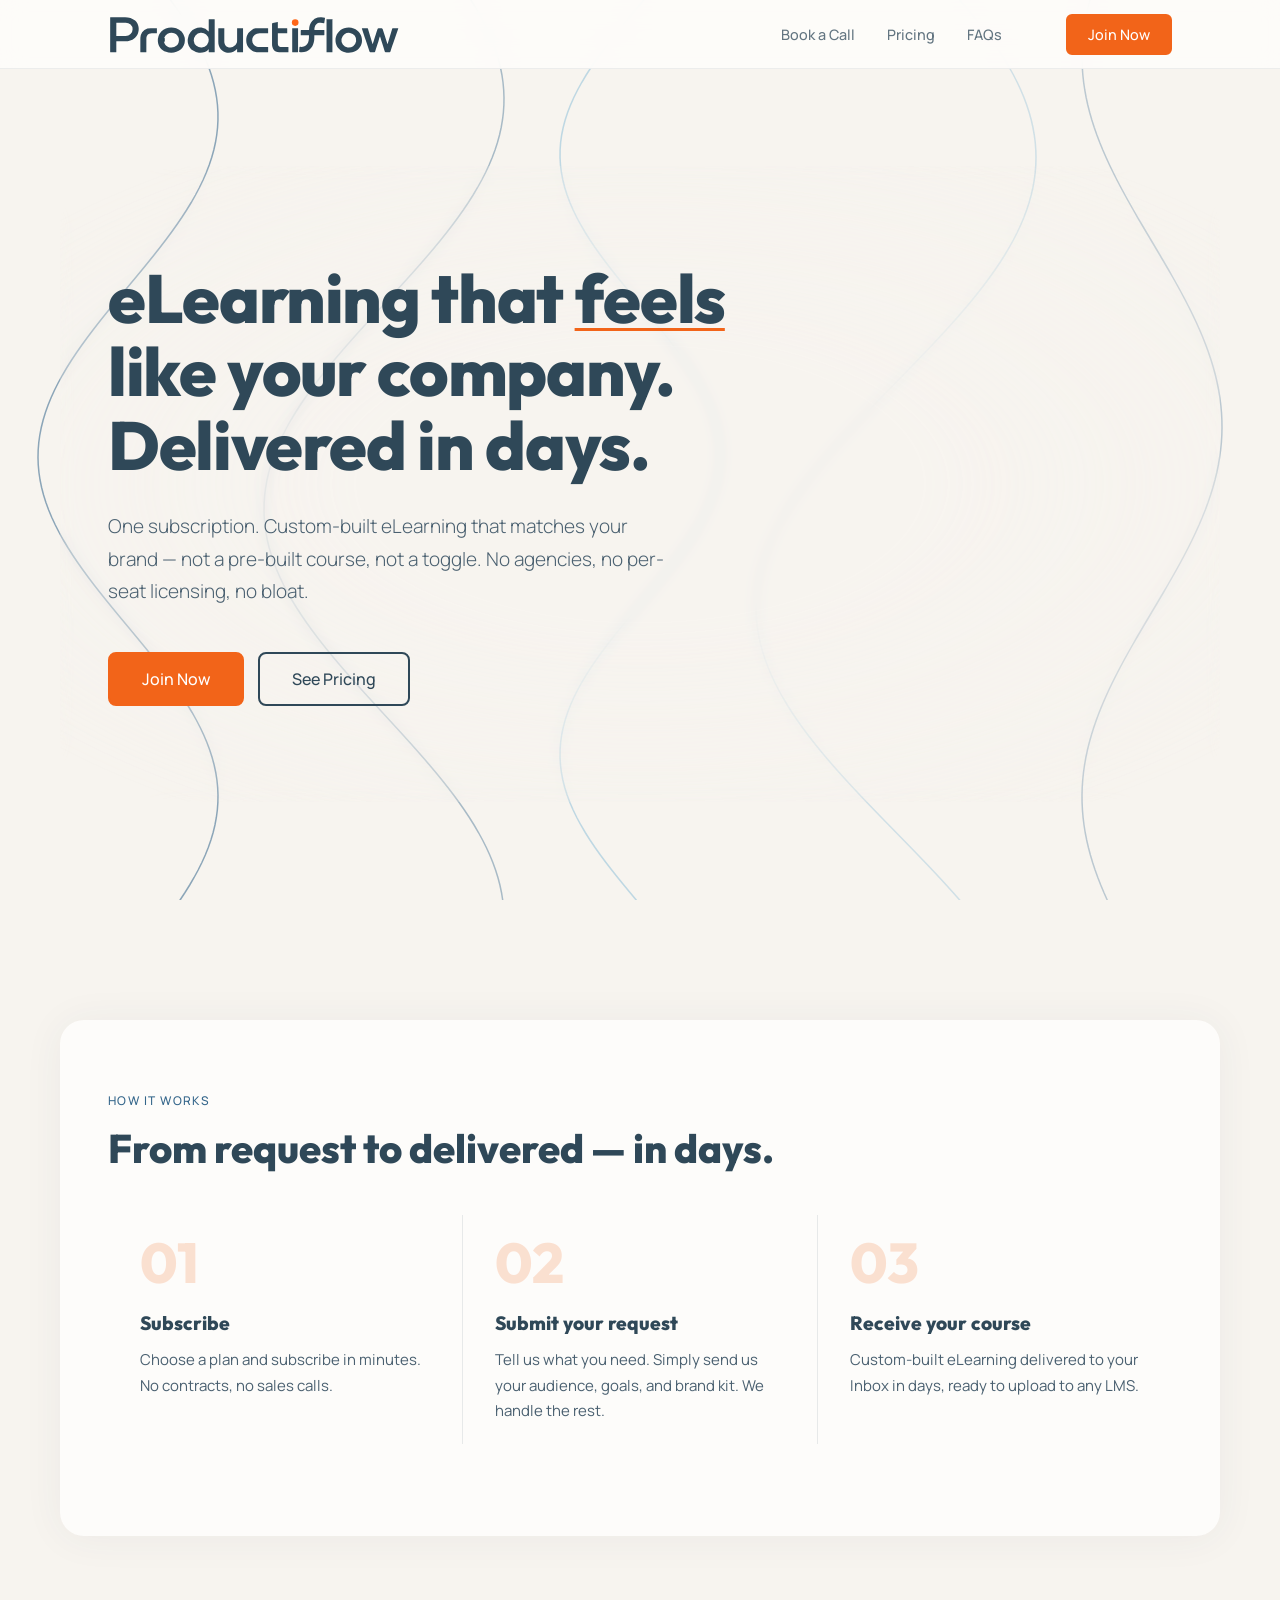
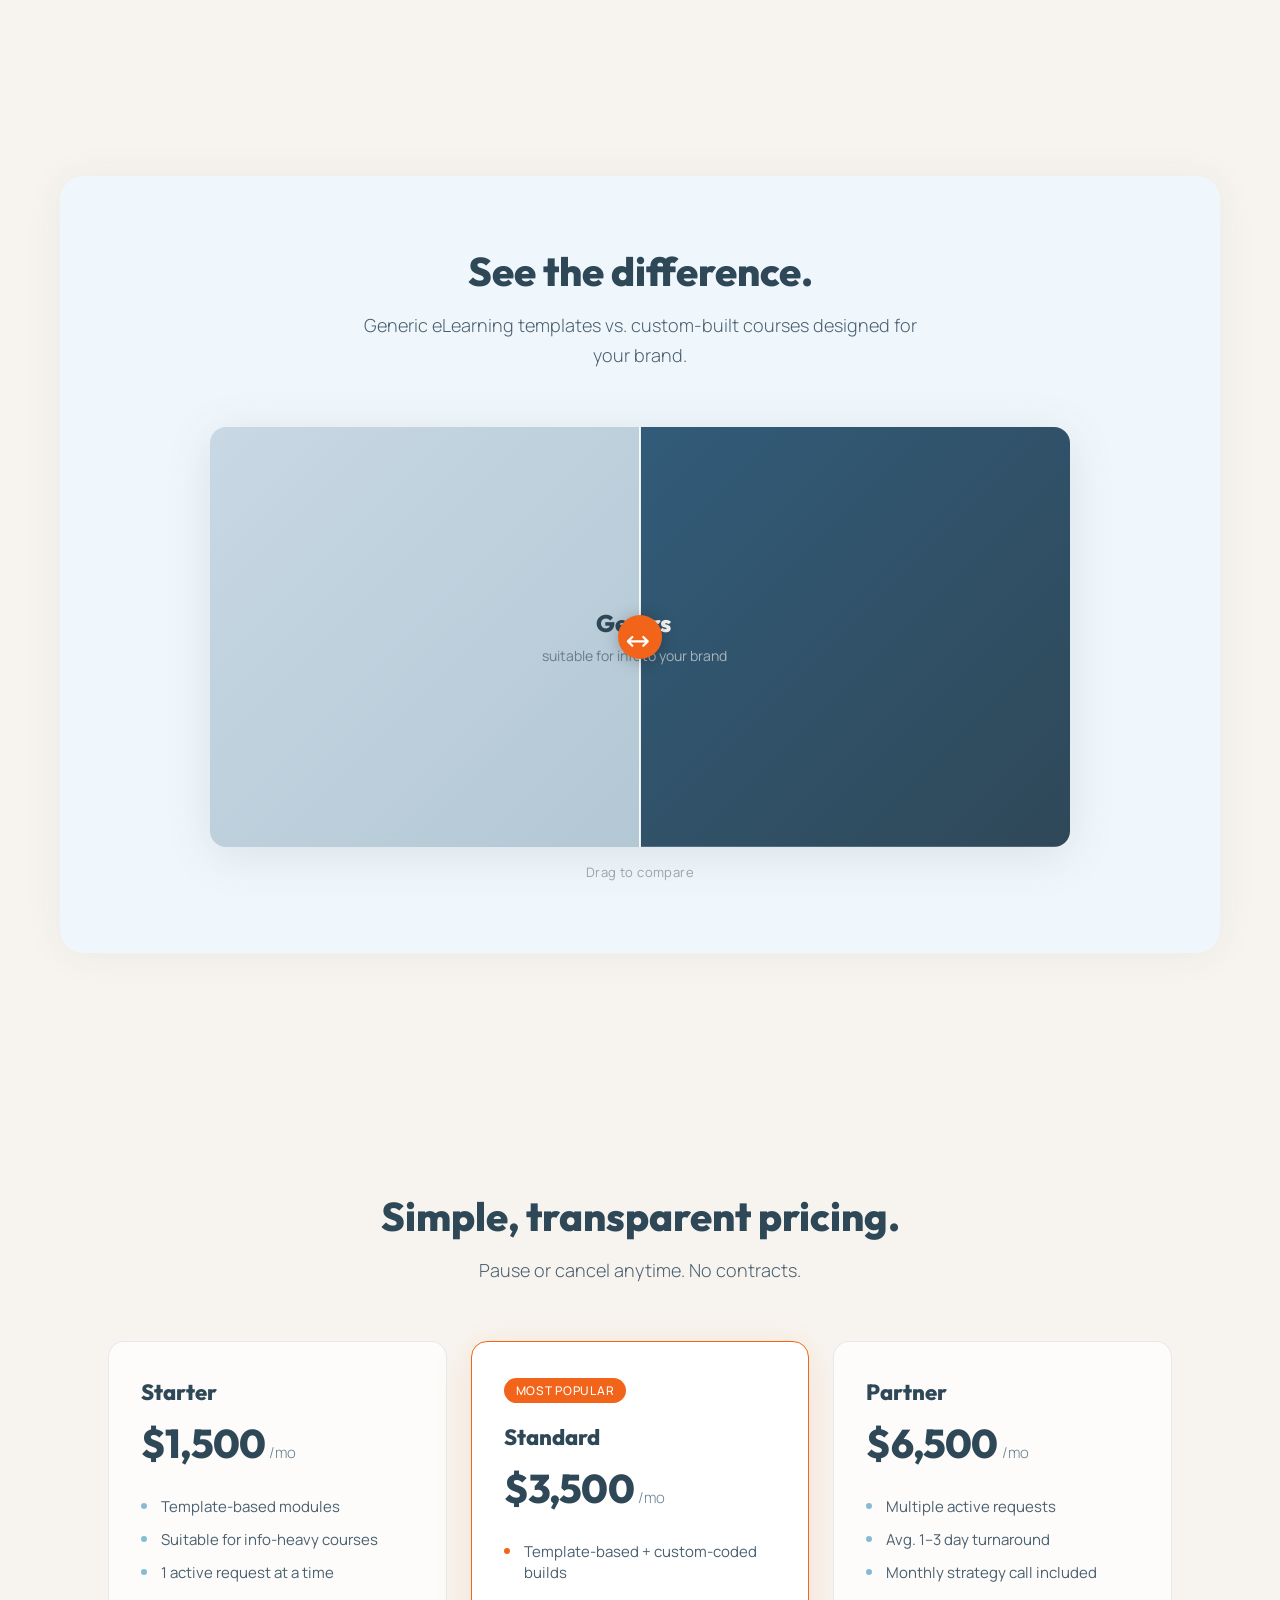
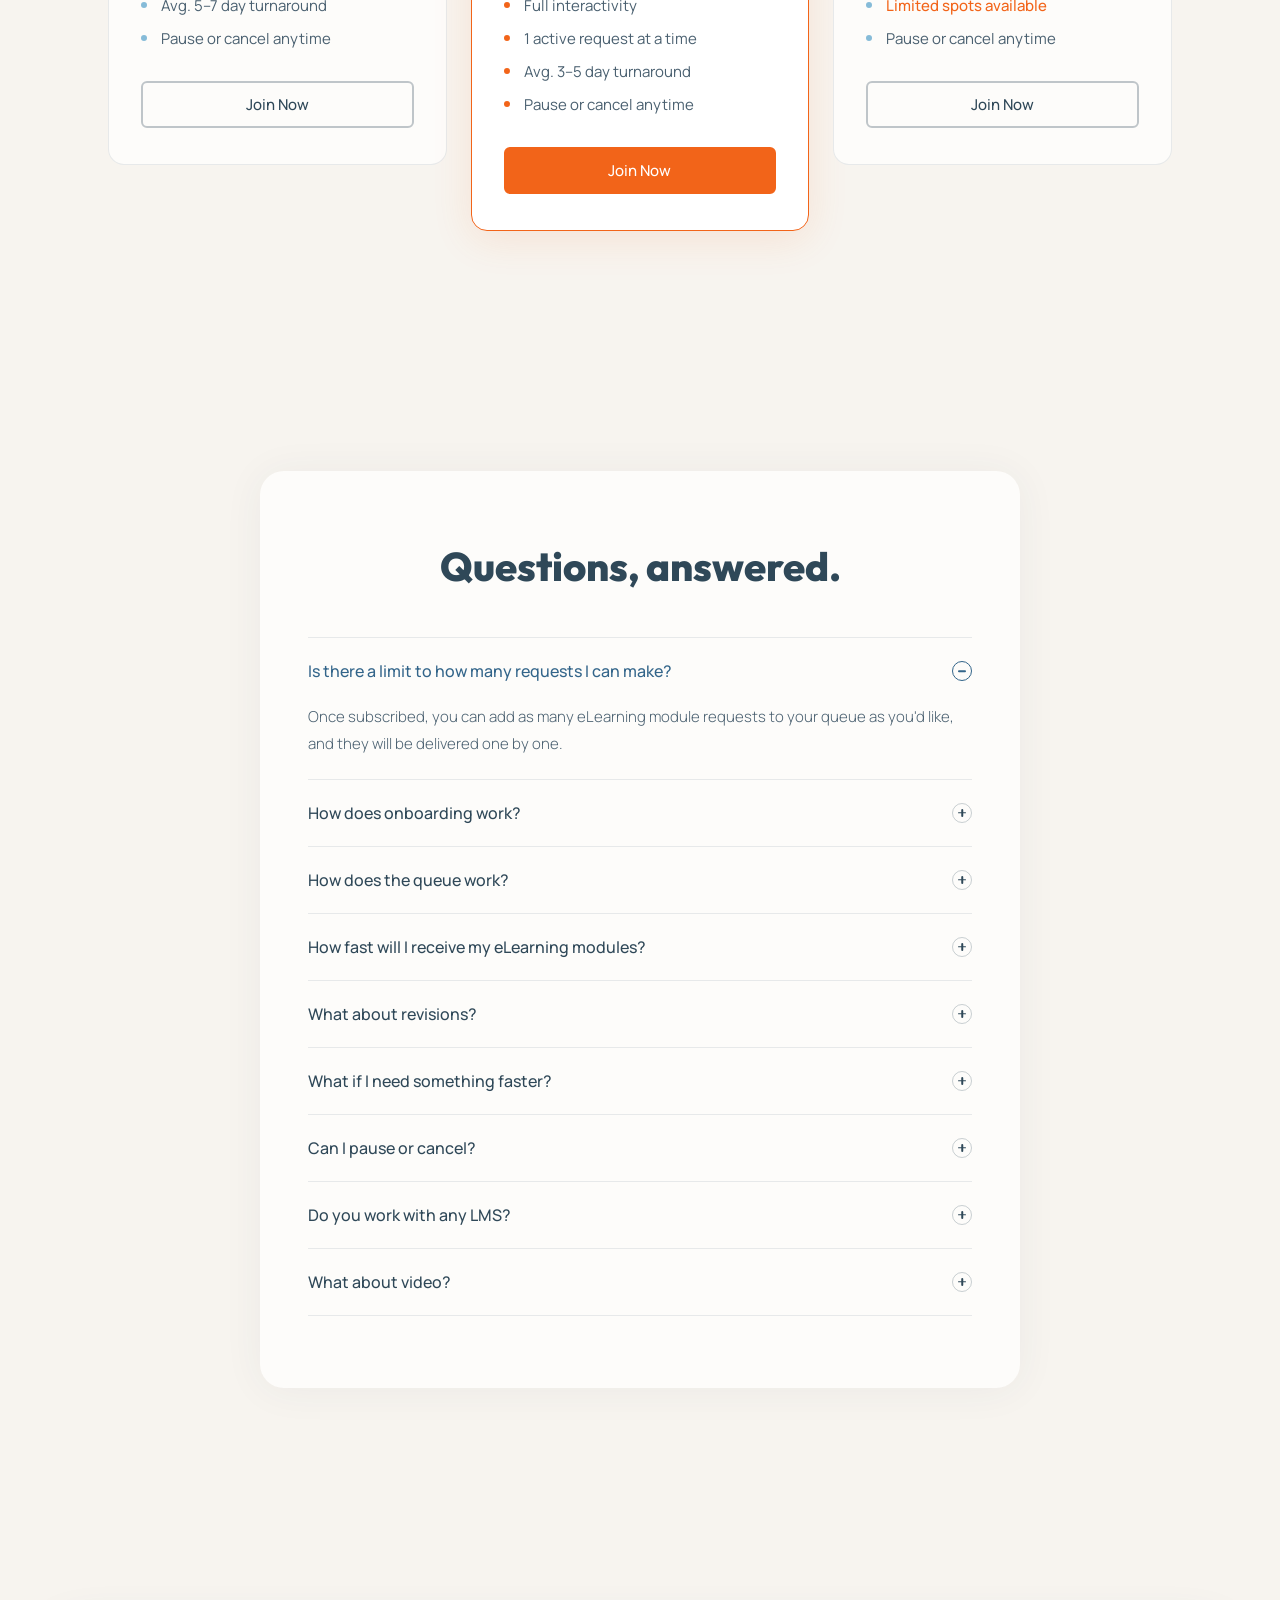
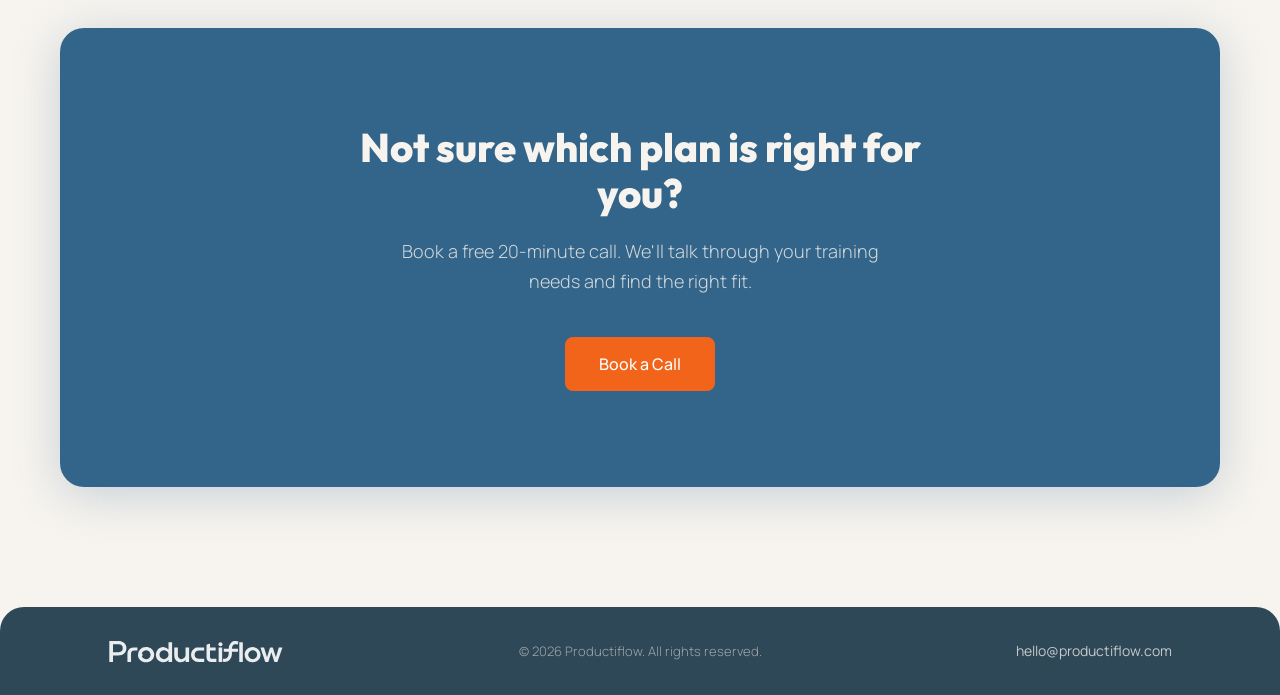
==== commit ecbb781a: "Add SVG logo to nav and footer; update pricing and FAQ copy - Replaces text wordmarks with logo.svg " ====
--- a/index.html
+++ b/index.html
@@ -21,7 +21,7 @@
   <link rel="preconnect" href="https://fonts.gstatic.com" crossorigin />
   <link href="https://fonts.googleapis.com/css2?family=Outfit:wght@700;800&family=Manrope:wght@300;400;500&display=swap" rel="stylesheet" />
 
-  <link rel="stylesheet" href="styles.css?v=13" />
+  <link rel="stylesheet" href="styles.css?v=15" />
 </head>
 <body>
 
@@ -35,7 +35,7 @@
   <!-- ===================== NAV ===================== -->
   <header class="nav-wrapper">
     <nav class="nav">
-      <a href="#" class="nav-wordmark">Productiflow</a>
+      <a href="#" class="nav-wordmark"><img src="logo.svg" alt="Productiflow" class="nav-logo" /></a>
       <div class="nav-links">
         <a href="#book-a-call" class="nav-link">Book a Call</a>
         <a href="#pricing" class="nav-link">Pricing</a>
@@ -305,7 +305,7 @@
   <!-- ===================== FOOTER ===================== -->
   <footer class="footer">
     <div class="footer-inner">
-      <div class="footer-wordmark">Productiflow</div>
+      <div class="footer-wordmark"><img src="logo.svg" alt="Productiflow" class="footer-logo" /></div>
       <div class="footer-copy">&copy; 2026 Productiflow. All rights reserved.</div>
       <div class="footer-contact"><a href="mailto:hello@productiflow.com">hello@productiflow.com</a></div>
     </div>
--- a/styles.css
+++ b/styles.css
@@ -160,12 +160,15 @@
 }
 
 .nav-wordmark {
-  font-family: var(--font-headline);
-  font-weight: 800;
-  font-size: 1.25rem;
-  color: var(--charcoal);
-  letter-spacing: -0.01em;
   flex-shrink: 0;
+  display: flex;
+  align-items: center;
+}
+
+.nav-logo {
+  height: 40px;
+  width: auto;
+  display: block;
 }
 
 .nav-links {
@@ -860,11 +863,16 @@
 }
 
 .footer-wordmark {
-  font-family: var(--font-headline);
-  font-weight: 800;
-  font-size: 1.1rem;
-  color: var(--cream);
-  letter-spacing: -0.01em;
+  display: flex;
+  align-items: center;
+}
+
+.footer-logo {
+  height: 24px;
+  width: auto;
+  display: block;
+  filter: brightness(0) invert(1);
+  opacity: 0.9;
 }
 
 .footer-copy {
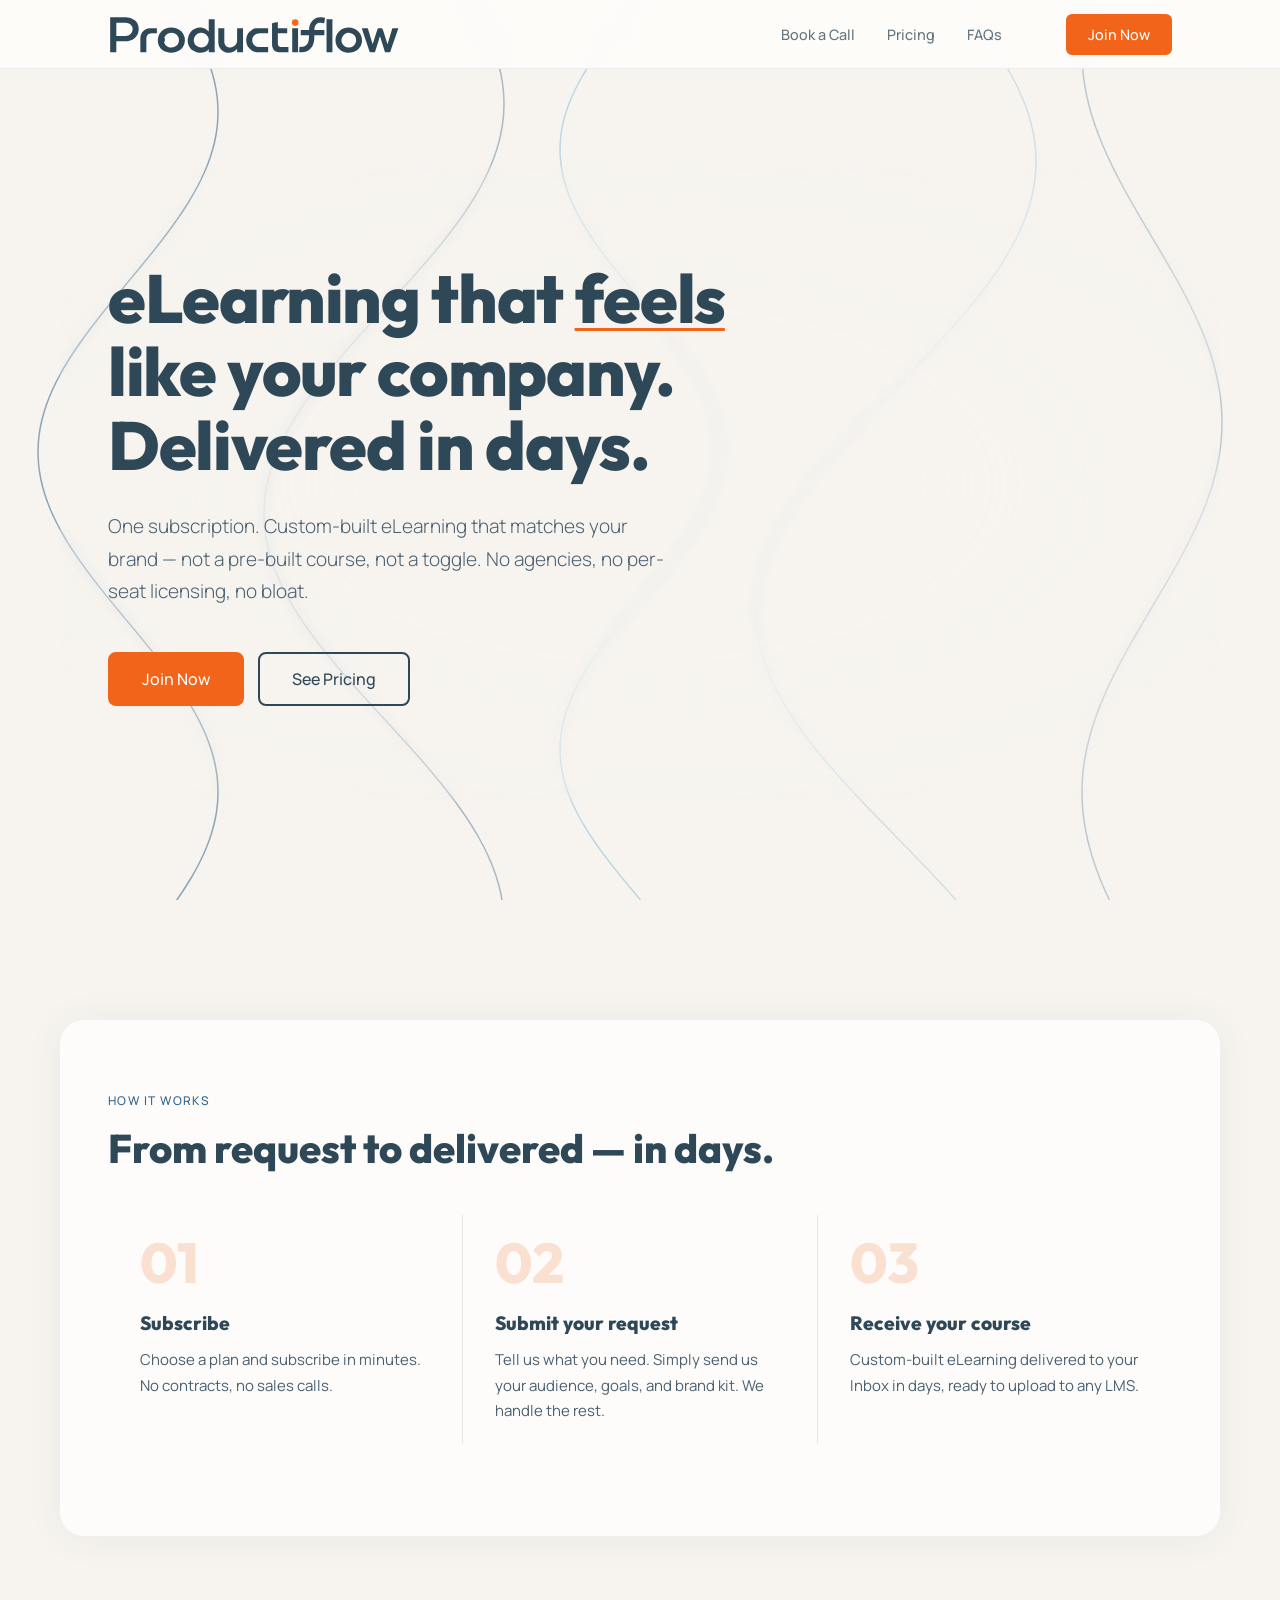
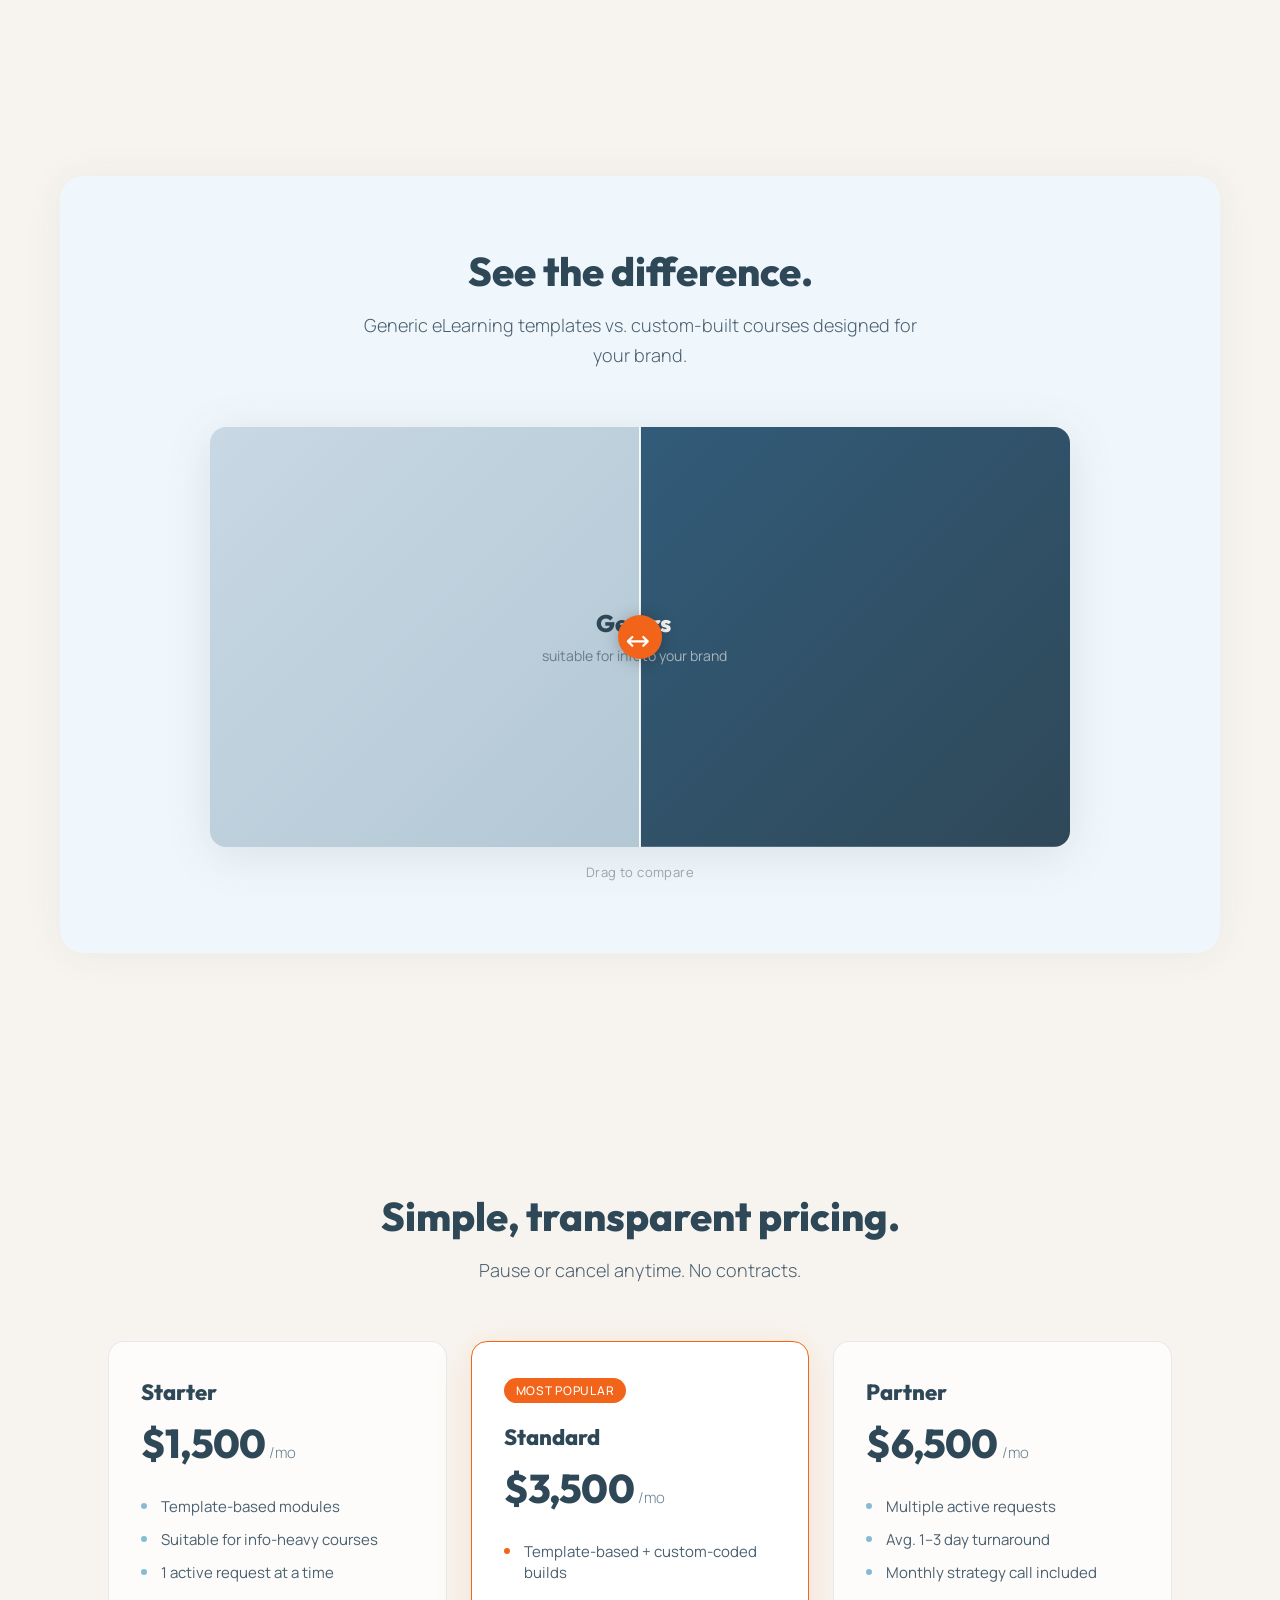
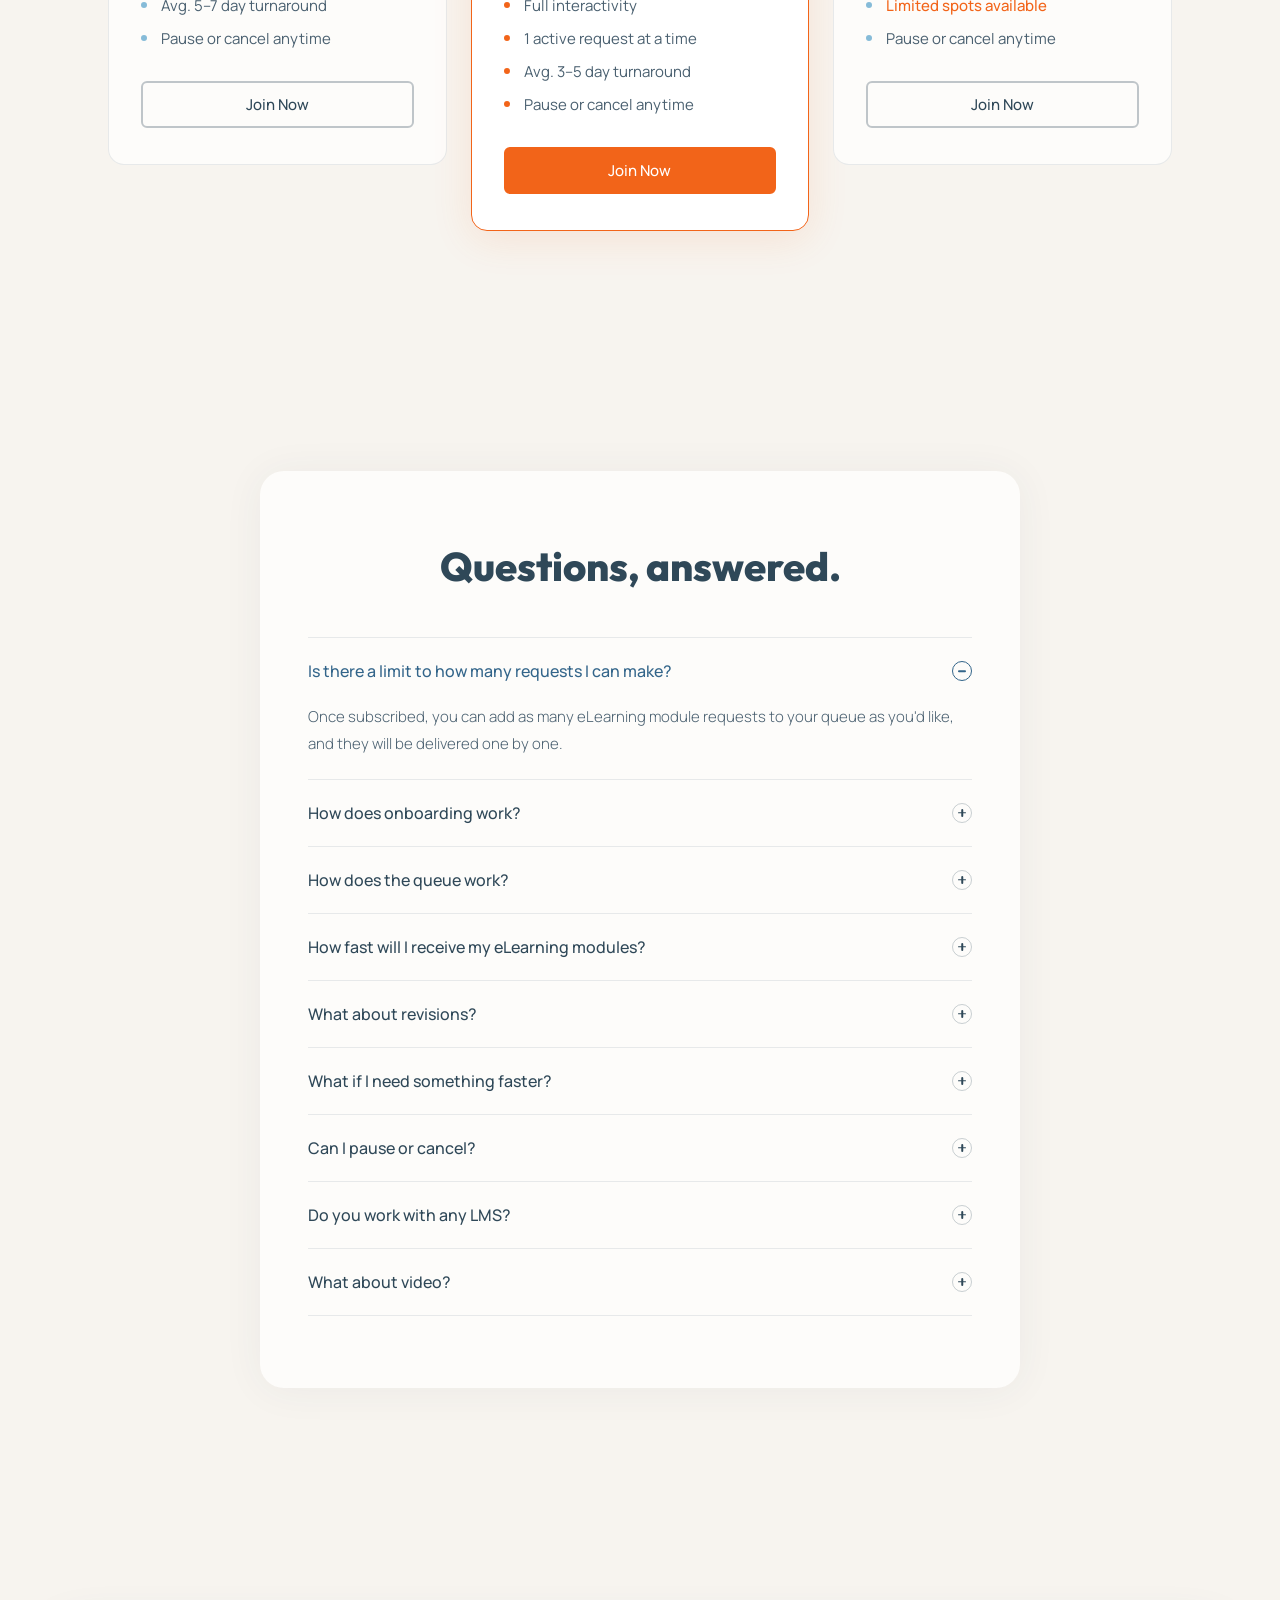
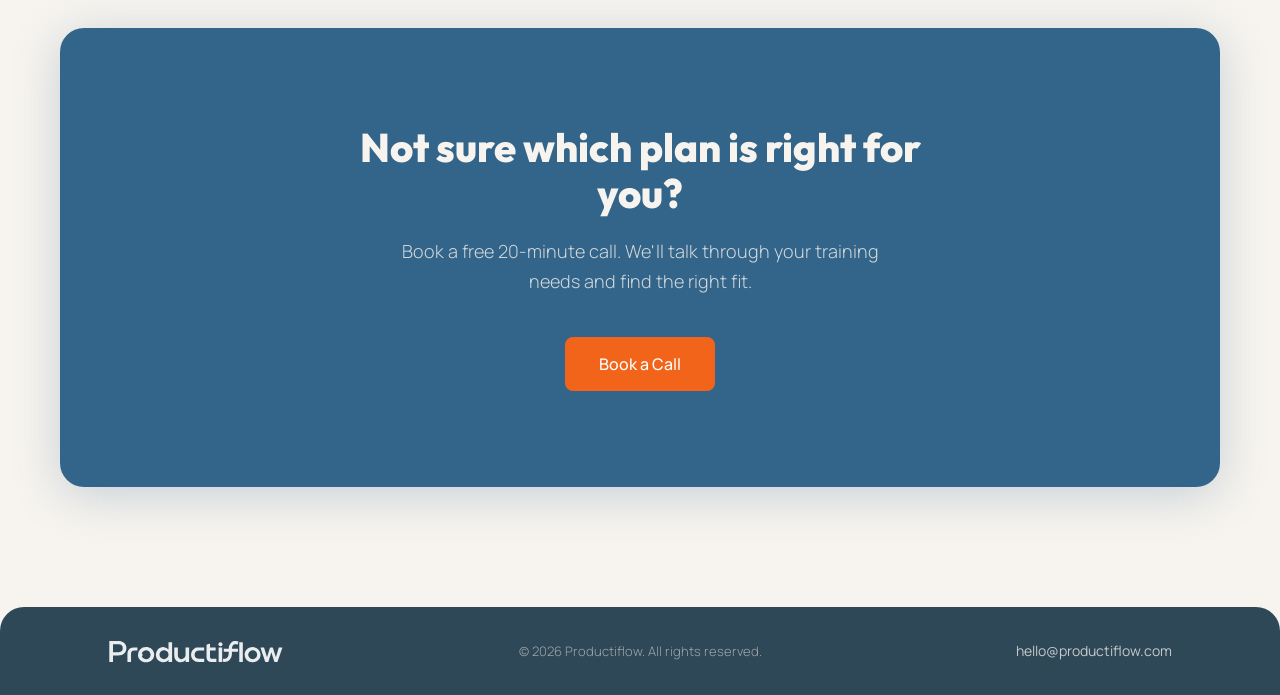
==== commit 78d3a066: "Wire Stripe payment links, Book a Call URL, and add thank-you page - Connect pricing plan buttons to" ====
--- a/index.html
+++ b/index.html
@@ -41,7 +41,7 @@
         <a href="#pricing" class="nav-link">Pricing</a>
         <a href="#faq" class="nav-link">FAQs</a>
       </div>
-      <a href="#stripe" class="btn btn-orange">Join Now</a>
+      <a href="#pricing" class="btn btn-orange">Join Now</a>
       <button class="nav-hamburger" aria-label="Open menu">
         <span></span><span></span><span></span>
       </button>
@@ -50,7 +50,7 @@
       <a href="#book-a-call" class="nav-link">Book a Call</a>
       <a href="#pricing" class="nav-link">Pricing</a>
       <a href="#faq" class="nav-link">FAQs</a>
-      <a href="#stripe" class="btn btn-orange">Join Now</a>
+      <a href="#pricing" class="btn btn-orange">Join Now</a>
     </div>
   </header>
 
@@ -65,7 +65,7 @@
         One subscription. Custom-built eLearning that matches your brand — not a pre-built course, not a toggle. No agencies, no per-seat licensing, no bloat.
       </p>
       <div class="hero-ctas">
-        <a href="#stripe" class="btn btn-orange btn-lg">Join Now</a>
+        <a href="#pricing" class="btn btn-orange btn-lg">Join Now</a>
         <a href="#pricing" class="btn btn-outline btn-lg">See Pricing</a>
       </div>
     </div>
@@ -151,7 +151,7 @@
             <li>Avg. 5–7 day turnaround</li>
             <li>Pause or cancel anytime</li>
           </ul>
-          <a href="#stripe" class="btn btn-outline btn-full">Join Now</a>
+          <a href="https://buy.stripe.com/28EaEW2AcdOJcLC7ancwg00" class="btn btn-outline btn-full">Join Now</a>
         </div>
 
         <!-- Standard (elevated) -->
@@ -169,7 +169,7 @@
             <li>Avg. 3–5 day turnaround</li>
             <li>Pause or cancel anytime</li>
           </ul>
-          <a href="#stripe" class="btn btn-orange btn-full">Join Now</a>
+          <a href="https://buy.stripe.com/cNi5kC7Uw9yt9zqdyLcwg01" class="btn btn-orange btn-full">Join Now</a>
         </div>
 
         <!-- Partner -->
@@ -186,7 +186,7 @@
             <li class="feature-limited">Limited spots available</li>
             <li>Pause or cancel anytime</li>
           </ul>
-          <a href="#stripe" class="btn btn-outline btn-full">Join Now</a>
+          <a href="https://buy.stripe.com/9B6cN43EgdOJ26Yamzcwg02" class="btn btn-outline btn-full">Join Now</a>
         </div>
 
       </div>
@@ -298,7 +298,7 @@
     <div class="container text-center">
       <h2 class="book-heading">Not sure which plan is right for you?</h2>
       <p class="book-sub">Book a free 20-minute call. We'll talk through your training needs and find the right fit.</p>
-      <a href="#calendly" class="btn btn-orange btn-lg">Book a Call</a>
+      <a href="https://calendar.app.google/dEnu5rEbyfc78Dqv7" target="_blank" rel="noopener" class="btn btn-orange btn-lg">Book a Call</a>
     </div>
   </section>
 
